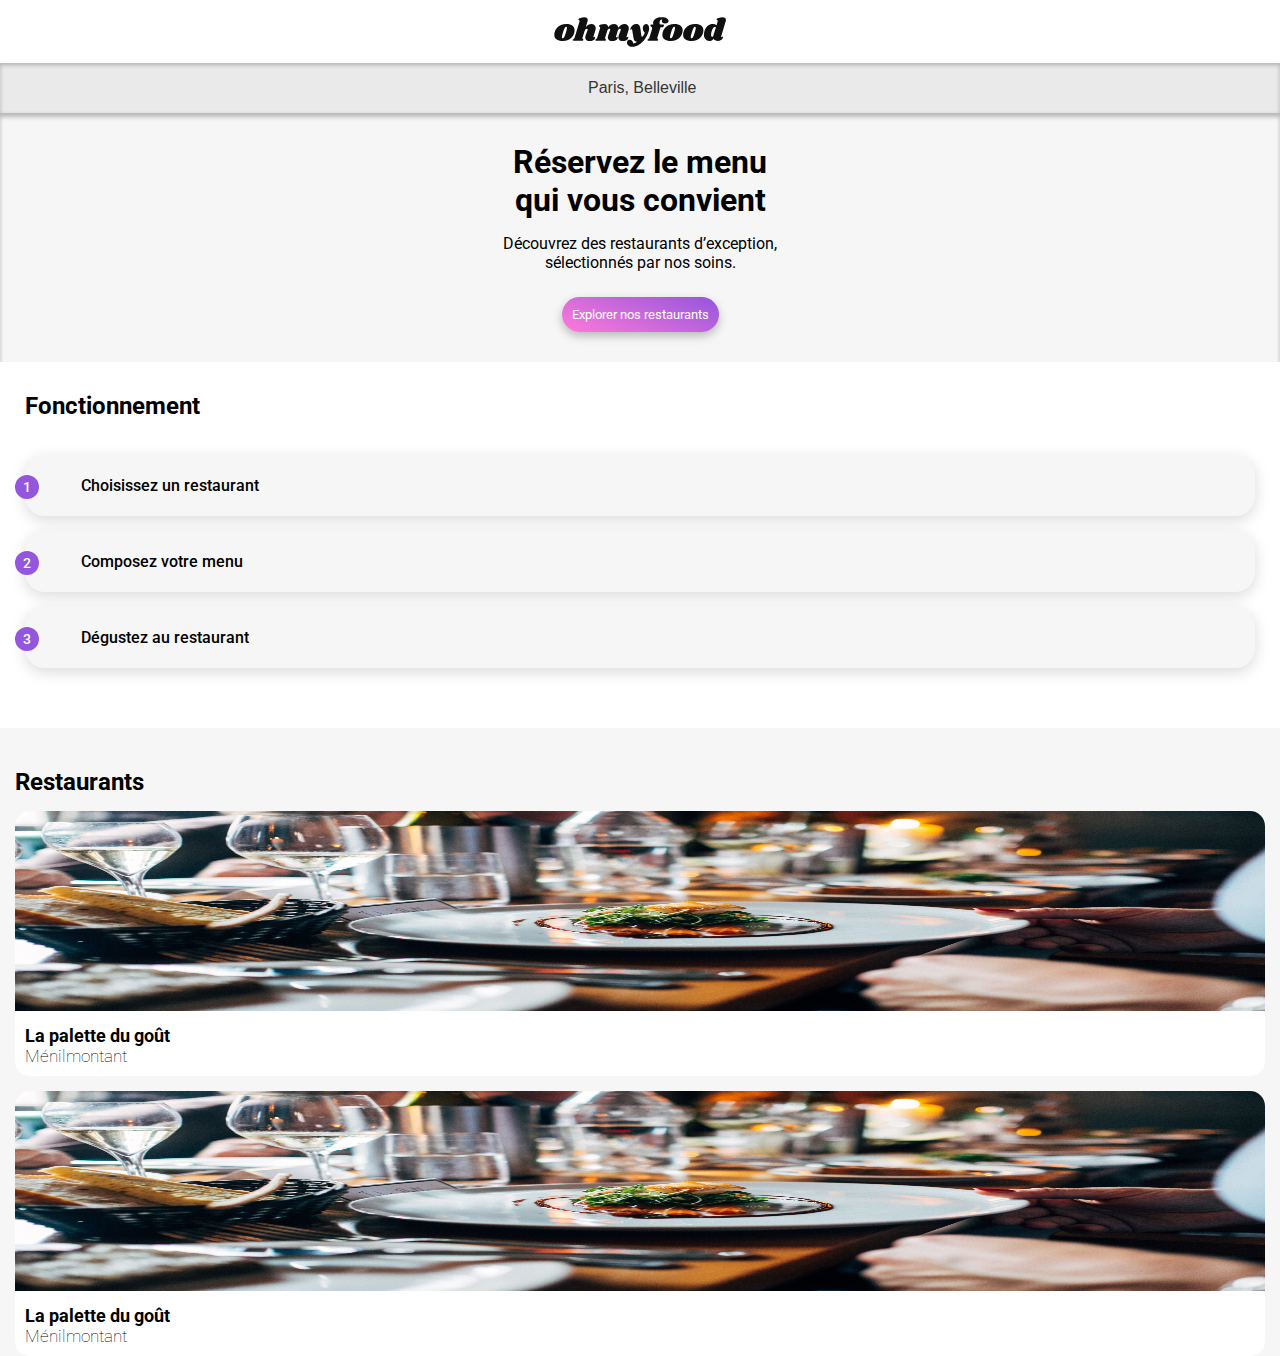
==== index.html @ 4ab65752 "Initial commit" ====
<!DOCTYPE html>
<html lang="fr">

<head>
    <meta charset="UTF-8">
    <meta name="viewport" content="width=device-width, initial-scale=1.0">
    <title>ohmyfood</title>
    <link rel="stylesheet" href="https://cdnjs.cloudflare.com/ajax/libs/font-awesome/6.2.1/css/all.min.css"
        integrity="sha512-MV7K8+y+gLIBoVD59lQIYicR65iaqukzvf/nwasF0nqhPay5w/9lJmVM2hMDcnK1OnMGCdVK+iQrJ7lzPJQd1w=="
        crossorigin="anonymous" referrerpolicy="no-referrer">
    <link rel="stylesheet" href="./assets/style.css">
    <link rel="preconnect" href="https://fonts.googleapis.com">
    <link rel="preconnect" href="https://fonts.gstatic.com" crossorigin>
    <link href="https://fonts.googleapis.com/css2?family=Roboto:ital,wdth,wght@0,75..100,100..900;1,75..100,100..900&family=Shrikhand&display=swap" rel="stylesheet">
    
</head>
<body>
<header>
    <div class="logo">
        <img src="./assets/images/logo/ohmyfood@2x.svg" alt="logo">
    </div>
    <form class="form-location" action="" method="get">
        <div class="label-location">
            <label for="location">
                <i class="fa-solid fa-location-dot"></i>
            </label>
        </div>
        <div class="location-input">
            <input type="text" name="location" id="location" placeholder="Paris, Belleville" />
        </div>
    </form>
</header>
<main>
    <section class="reservation-menu">
        <h1>Réservez le menu qui vous convient</h1>
        <p>Découvrez des restaurants d’exception, sélectionnés par nos soins.</p>
        <button>Explorer nos restaurants</button>
    </section>
    
    <section class="fonctionnement">
        <h2>Fonctionnement</h2>
        <div class="fonctionnement-step">
            <div class="fonctionnement-step-numero">
                <p>1</p>
            </div>
            <label class="fonctionnement-step-icone">
                <i class="fa-solid fa-mobile-screen-button"></i>
            </label>
            <button class="fonctionnement-step-button">
                Choisissez un restaurant
            </button>
        </div>
        <div class="fonctionnement-step">
            <div class="fonctionnement-step-numero">
                <p>2</p>
            </div>
            <label class="fonctionnement-step-icone">
                <i class="fa-solid fa-list-ul"></i>
            </label>
            <button class="fonctionnement-step-button">
                Composez votre menu
            </button>
            
        </div>
        <div class="fonctionnement-step">
            <div class="fonctionnement-step-numero">
                <p>3</p>
            </div>
            <label class="fonctionnement-step-icone">
                <i class="fa-solid fa-store"></i>
            </label>
            <button class="fonctionnement-step-button">
                Dégustez au restaurant
            </button>
        </div>
    </section>
    <section class="restaurants">
        <h2>Restaurants</h2>
        <div class="restaurants-cards">

            <a href="#">
                <article class="restaurant-card">
                    <img class="restaurant-image" src="./assets/images/restaurants/jay-wennington-N_Y88TWmGwA-unsplash.jpg" alt="La palette du goût">
                    <div class="restaurant-card-description">
                        <h3>La palette du goût</h3>
                        <p>Ménilmontant</p>
                    </div>
                </article>
            </a>
            <a href="#">
                <article class="restaurant-card">
                    <img class="restaurant-image" src="./assets/images/restaurants/jay-wennington-N_Y88TWmGwA-unsplash.jpg" alt="La palette du goût">
                    <div class="restaurant-card-description">
                        <h3>La palette du goût</h3>
                        <p>Ménilmontant</p>
                    </div>
                </article>
            </a>



        </div>
    </section>

</main>
<footer>
    
</footer>


</body>
---- assets/style.css ----
* {
  box-sizing: border-box;
}

body {
  margin: 0;
  font-family: "Roboto", sans-serif;
}

a {
  text-decoration: none;
  color: inherit;
}

h1 {
  margin: 0;
}

h2 {
  margin: 0;
}

h3 {
  margin: 0;
}

p {
  margin: 0;
}

/* -----Header-----*/
.logo {
  display: flex;
  justify-content: center;
  align-items: center;
  height: 63px;
}
.logo img {
  height: 30px;
}

.form-location {
  display: flex;
  justify-content: center;
  align-items: center;
  height: 50px;
  background-color: #EAEAEA;
  box-shadow: 0 4px 4px rgba(0, 0, 0, 0.25), inset 0 2px 4px rgba(0, 0, 0, 0.25);
}
.form-location .label-location {
  margin-right: 17px;
}
.form-location .label-location i {
  color: #353535;
  font-size: 16px;
}
.form-location .location-input input {
  border: none;
  background-color: #EAEAEA;
  color: #353535;
  font-size: 16px;
  width: 125px;
}
.form-location ::placeholder {
  color: #353535;
  font-size: 16px;
}

/* -----Main-----*/
.reservation-menu {
  display: flex;
  flex-direction: column;
  align-items: center;
  text-align: center;
  margin: auto;
  background-color: #f6f6f6;
  box-shadow: inset 0 4px 4px rgba(0, 0, 0, 0.25);
}
.reservation-menu h1 {
  width: 275px;
  margin-bottom: 15px;
  margin-top: 30px;
}
.reservation-menu p {
  width: 315px;
  margin-bottom: 25px;
}
.reservation-menu button {
  border-radius: 25px;
  background: linear-gradient(-158deg, rgb(147, 86, 220) 0%, rgb(255, 121, 218) 100%);
  border: none;
  padding: 10px;
  color: white;
  font-family: "Roboto", sans-serif;
  box-shadow: 0 4px 10px rgba(0, 0, 0, 0.25);
  margin-bottom: 30px;
}

.fonctionnement {
  display: flex;
  flex-direction: column;
  padding: 0 25px;
  gap: 15px;
  margin-bottom: 60px;
}
.fonctionnement h2 {
  margin-top: 30px;
  margin-bottom: 20px;
}
.fonctionnement .fonctionnement-step {
  display: flex;
  flex-direction: row;
  background-color: #F6F6F6;
  border-radius: 20px;
  padding: 20px;
  position: relative;
  box-shadow: 0 4px 15px rgba(0, 0, 0, 0.15);
}
.fonctionnement .fonctionnement-step .fonctionnement-step-numero {
  position: absolute;
  margin-left: -30px;
  border-radius: 50%;
  font-weight: 500;
  font-size: 14px;
  height: 24px;
  width: 24px;
  display: flex;
  justify-content: center;
  align-items: center;
  color: white;
  background-color: #9356DC;
}
.fonctionnement .fonctionnement-step .fonctionnement-step-icone {
  color: #7E7E7E;
  padding: 0 15px;
}
.fonctionnement .fonctionnement-step .fonctionnement-step-button {
  background-color: #F6F6F6;
  border: none;
  font-size: 16px;
  font-family: "Roboto";
  font-weight: 500;
}

.restaurants {
  background-color: #f6f6f6;
}
.restaurants h2 {
  padding-top: 40px;
  margin-bottom: 15px;
  margin-left: 15px;
  margin-right: 15px;
}
.restaurants .restaurants-cards {
  display: grid;
  margin: 0 15px;
  gap: 15px;
}
.restaurants .restaurants-cards .restaurant-card {
  background-color: white;
  border-radius: 15px;
}
.restaurants .restaurants-cards .restaurant-card .restaurant-image {
  width: 100%;
  height: 200px;
  border-top-left-radius: 15px;
  border-top-right-radius: 15px;
}
.restaurants .restaurants-cards .restaurant-card .restaurant-card-description {
  position: relative;
  padding: 10px;
}
.restaurants .restaurants-cards .restaurant-card .restaurant-card-description H3 {
  font-size: 18px;
  font-weight: bold;
}
.restaurants .restaurants-cards .restaurant-card .restaurant-card-description p {
  font-size: 17px;
  font-weight: lighter;
}

/*# sourceMappingURL=style.css.map */
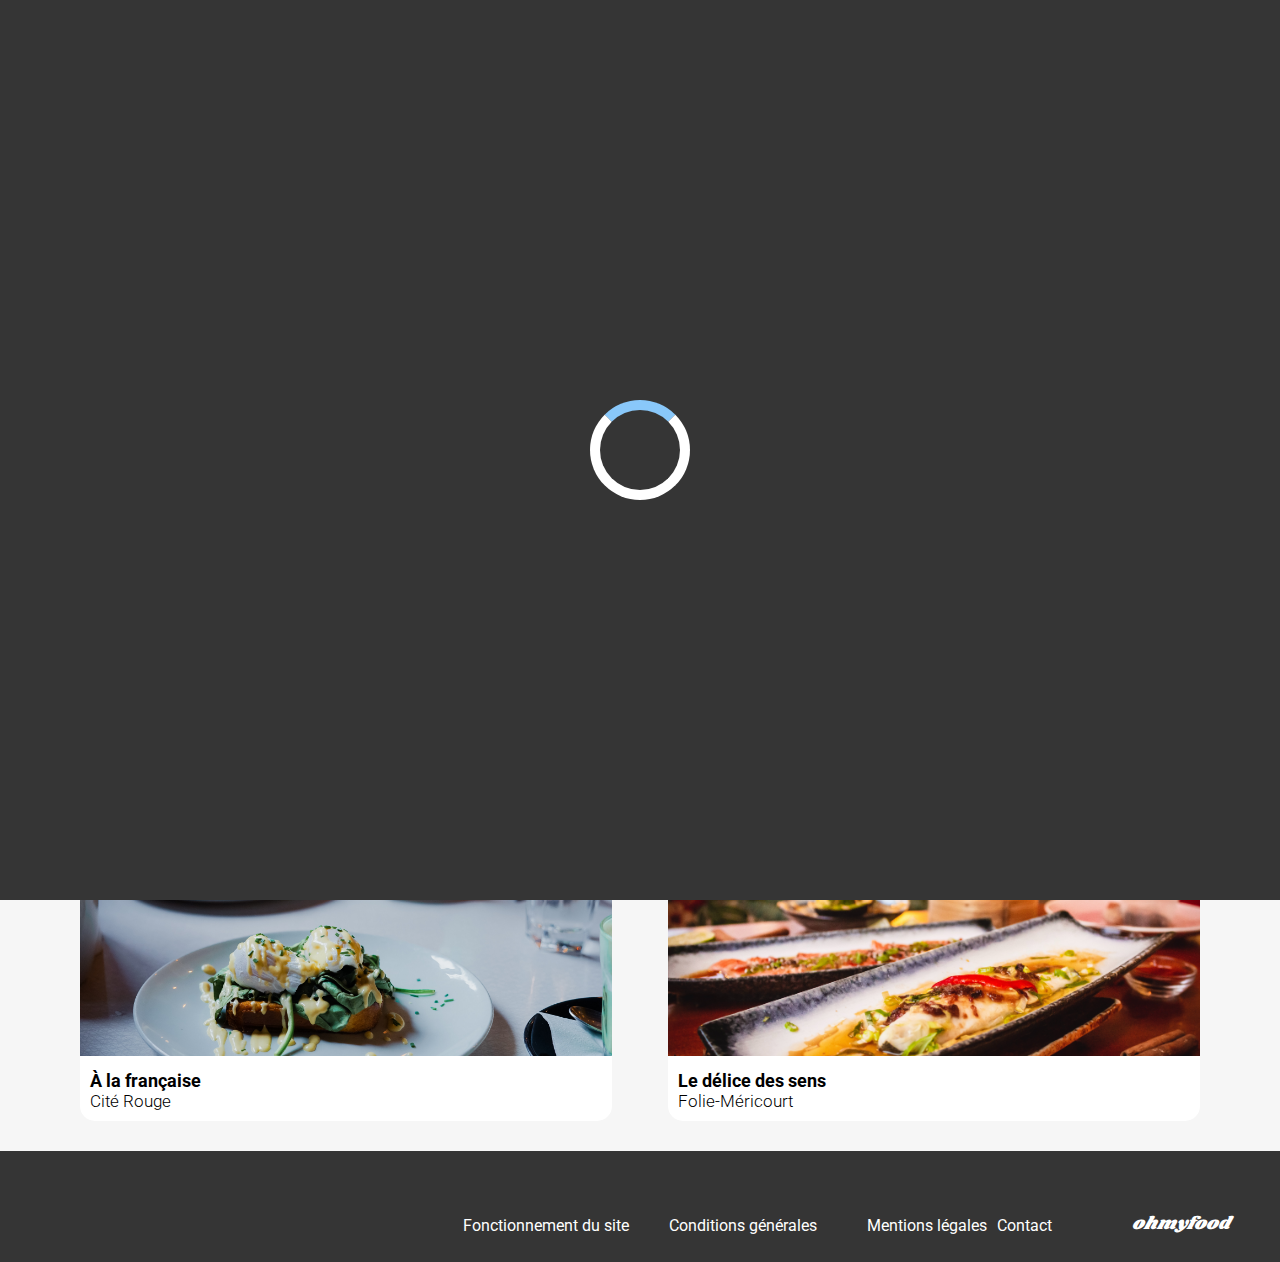
==== commit 6217bc30: "Modification des cartes menu dans sass et les pages html restaurants" ====
--- a/index.html
+++ b/index.html
@@ -12,11 +12,19 @@
     <link rel="preconnect" href="https://fonts.googleapis.com">
     <link rel="preconnect" href="https://fonts.gstatic.com" crossorigin>
     <link href="https://fonts.googleapis.com/css2?family=Roboto:ital,wdth,wght@0,75..100,100..900;1,75..100,100..900&family=Shrikhand&display=swap" rel="stylesheet">
+    <link rel="preconnect" href="https://fonts.googleapis.com">
+    <link rel="preconnect" href="https://fonts.gstatic.com" crossorigin>
+    <link href="https://fonts.googleapis.com/css2?family=Shrikhand&display=swap" rel="stylesheet">
     
 </head>
 <body>
+    <div class="loader-container">
+        <div class="loader">
+            <div class="loader-circle"></div>
+        </div>
+    </div>
 <header>
-    <div class="logo">
+    <div class="logo-header-home">
         <img src="./assets/images/logo/ohmyfood@2x.svg" alt="logo">
     </div>
     <form class="form-location" action="" method="get">
@@ -34,7 +42,9 @@
     <section class="reservation-menu">
         <h1>Réservez le menu qui vous convient</h1>
         <p>Découvrez des restaurants d’exception, sélectionnés par nos soins.</p>
-        <button>Explorer nos restaurants</button>
+        <a href="#section-restaurants"
+        <button class="reservation-pink-button">Explorer nos restaurants</button>
+        </a>
     </section>
     
     <section class="fonctionnement">
@@ -75,36 +85,73 @@
         </div>
     </section>
     <section class="restaurants">
-        <h2>Restaurants</h2>
+        <h2 id="section-restaurants">Restaurants</h2>
         <div class="restaurants-cards">
-
-            <a href="#">
+            <a href="./restaurants/la_palette_du_goût.html">
                 <article class="restaurant-card">
+                    <div class="restaurant-card-notif">
+                        <p>Nouveau</p>
+                    </div>
                     <img class="restaurant-image" src="./assets/images/restaurants/jay-wennington-N_Y88TWmGwA-unsplash.jpg" alt="La palette du goût">
                     <div class="restaurant-card-description">
                         <h3>La palette du goût</h3>
                         <p>Ménilmontant</p>
+                        <input type="checkbox" id="heart-1" class="checkbox-hidden">
+                        <i class="fa-regular fa-heart heart-empty"></i>
+                        <i class="fa-solid fa-heart heart-full"></i>
                     </div>
                 </article>
             </a>
-            <a href="#">
+            <a href="./restaurants/la_note_enchantée.html">
                 <article class="restaurant-card">
-                    <img class="restaurant-image" src="./assets/images/restaurants/jay-wennington-N_Y88TWmGwA-unsplash.jpg" alt="La palette du goût">
+                    <div class="restaurant-card-notif">
+                        <p>Nouveau</p>
+                    </div>
+                    <img class="restaurant-image" src="./assets/images/restaurants/stil-u2Lp8tXIcjw-unsplash.jpg" alt="La note enchantée">
                     <div class="restaurant-card-description">
-                        <h3>La palette du goût</h3>
-                        <p>Ménilmontant</p>
+                        <h3>La note enchantée</h3>
+                        <p>Charonne</p>
+                    <input type="checkbox" id="heart-1" class="checkbox-hidden">
+                    <i class="fa-regular fa-heart heart-empty"></i>
+                    <i class="fa-solid fa-heart heart-full"></i>
                     </div>
                 </article>
             </a>
-
-
-
+            <a href="./restaurants/a_la_française.html">
+                <article class="restaurant-card">
+                    <img class="restaurant-image" src="./assets/images/restaurants/toa-heftiba-DQKerTsQwi0-unsplash.jpg" alt="À la française">
+                    <div class="restaurant-card-description">
+                        <h3>À la française</h3>
+                        <p>Cité Rouge</p>
+                    <input type="checkbox" id="heart-1" class="checkbox-hidden">
+                    <i class="fa-regular fa-heart heart-empty"></i>
+                    <i class="fa-solid fa-heart heart-full"></i>
+                    </div>
+                </article>
+            </a>
+            <a href="./restaurants/le_delice_des_sens.html">
+                <article class="restaurant-card">
+                    <img class="restaurant-image" src="./assets/images/restaurants/louis-hansel-shotsoflouis-qNBGVyOCY8Q-unsplash.jpg" alt="Le délice des sens">
+                    <div class="restaurant-card-description">
+                        <h3>Le délice des sens</h3>
+                        <p>Folie-Méricourt</p>
+                    <input type="checkbox" id="heart-1" class="checkbox-hidden">
+                    <i class="fa-regular fa-heart heart-empty"></i>
+                    <i class="fa-solid fa-heart heart-full"></i>
+                    </div>
+                </article>
+            </a>
         </div>
     </section>
-
 </main>
 <footer>
-    
+    <H2>ohmyfood</H2>
+    <div class="footer-link">
+        <a href="#"><p><i class="fa-solid fa-utensils"></i>Fonctionnement du site</P></a>
+        <a href="#"><P><i class="fa-solid fa-handshake-angle"></i>Conditions générales</P></a>
+        <a href="#"><P class="mentions-legales">Mentions légales</P></a>
+        <a href="mailto:contact@ohmyfood.com"><P>Contact</P></a>
+    </div>
 </footer>
 
 
--- a/assets/style.css
+++ b/assets/style.css
@@ -1,3 +1,4 @@
+@charset "UTF-8";
 * {
   box-sizing: border-box;
 }
@@ -28,14 +29,244 @@
   margin: 0;
 }
 
-/* -----Header-----*/
-.logo {
+button {
+  border: none;
+  background-color: inherit;
+}
+
+footer {
+  background-color: #353535;
+  padding: 20px;
+  color: white;
+}
+footer h2 {
+  font-family: "shrikhand";
+  font-weight: 400;
+  font-size: 18px;
+  font-style: italic;
+  margin-bottom: 15px;
+}
+footer p {
+  margin: 5px 0;
+}
+footer i {
+  padding-right: 30px;
+  width: 13px;
+  height: 13px;
+}
+
+@media (min-width: 1024px) {
+  footer {
+    display: flex;
+    flex-direction: row-reverse;
+    padding: 60px 50px 10px 50px;
+  }
+  footer h2 {
+    margin-left: 80px;
+  }
+  footer .footer-link {
+    display: flex;
+    flex-direction: row;
+  }
+  footer .footer-link p {
+    margin-left: 10px;
+  }
+  footer .footer-link .mentions-legales {
+    margin-left: 50px;
+  }
+}
+@keyframes loader-rotation {
+  0% {
+    transform: rotate(0deg);
+  }
+  100% {
+    transform: rotate(1080deg);
+  }
+}
+@keyframes loader-opacity {
+  0% {
+    opacity: 1;
+  }
+  100% {
+    opacity: 0;
+    visibility: hidden;
+  }
+}
+@keyframes card-menu-appearance {
+  from {
+    transform: translatex(-2000px);
+    opacity: 0;
+  }
+  to {
+    transform: translatex(0);
+    opacity: 1;
+  }
+}
+.container-cards-menu {
+  display: flex;
+  flex-wrap: wrap;
+  gap: 12px;
+  padding-bottom: 40px;
+  /* 10 + 3 (title entrées, plats & desserts) */
+  /* 10 + 3 (title entrées, plats & desserts) */
+  /* 10 + 3 (title entrées, plats & desserts) */
+  /* 10 + 3 (title entrées, plats & desserts) */
+  /* 10 + 3 (title entrées, plats & desserts) */
+  /* 10 + 3 (title entrées, plats & desserts) */
+  /* 10 + 3 (title entrées, plats & desserts) */
+  /* 10 + 3 (title entrées, plats & desserts) */
+  /* 10 + 3 (title entrées, plats & desserts) */
+  /* 10 + 3 (title entrées, plats & desserts) */
+  /* 10 + 3 (title entrées, plats & desserts) */
+  /* 10 + 3 (title entrées, plats & desserts) */
+  /* 10 + 3 (title entrées, plats & desserts) */
+}
+@media (min-width: 768px) {
+  .container-cards-menu {
+    width: 70%;
+  }
+}
+.container-cards-menu .title-menu {
+  padding-top: 30px;
+  font-weight: 300;
+}
+.container-cards-menu .title-menu::after {
+  content: "";
+  display: block;
+  width: 40px;
+  height: 3px;
+  background-color: #99E2D0;
+  margin-top: 5px;
+}
+.container-cards-menu .card-menu {
+  display: flex;
+  justify-content: space-between;
+  background-color: white;
+  border-radius: 15px;
+  width: 100%;
+  box-shadow: 0 4px 15px rgba(0, 0, 0, 0.1);
+  overflow: hidden;
+  opacity: 0;
+  animation: card-menu-appearance 0.25s forwards;
+}
+.container-cards-menu .card-menu .card-menu-content {
+  padding: 15px;
+  max-width: calc(100% - 45px);
+  transition: max-width 0.3s ease-in-out;
+}
+.container-cards-menu .card-menu .card-menu-content h3 {
+  font-size: 18px;
+  font-weight: 500;
+  white-space: nowrap;
+  text-overflow: ellipsis;
+  overflow: hidden;
+}
+.container-cards-menu .card-menu .card-menu-content p {
+  font-size: 15px;
+  font-weight: 300;
+  text-overflow: ellipsis;
+  white-space: nowrap;
+  overflow: hidden;
+}
+.container-cards-menu .card-menu .price-check {
+  display: flex;
+  align-items: center;
+}
+.container-cards-menu .card-menu data {
+  display: block;
+  margin-top: 15px;
+  font-weight: bold;
+  font-weight: 18px;
+  transition: right 0.3s ease-in-out;
+}
+.container-cards-menu .card-menu .circle-check {
+  margin-left: 15px;
+  color: white;
+  font-size: 20px;
+  transition: margin-right 0.3s ease-in-out;
+  margin-right: -60px;
+  width: 60px;
+  height: 100%;
+  background-color: #99E2D0;
+  border-radius: 0 15px 15px 0;
   display: flex;
   justify-content: center;
   align-items: center;
+}
+.container-cards-menu .card-menu:hover .circle-check {
+  margin-right: 0;
+}
+.container-cards-menu .card-menu:hover .card-menu-content {
+  max-width: calc(100% - 105px);
+}
+.container-cards-menu .card-menu:nth-child(1) {
+  animation-delay: 0.25s;
+}
+.container-cards-menu .card-menu:nth-child(2) {
+  animation-delay: 0.5s;
+}
+.container-cards-menu .card-menu:nth-child(3) {
+  animation-delay: 0.75s;
+}
+.container-cards-menu .card-menu:nth-child(4) {
+  animation-delay: 1s;
+}
+.container-cards-menu .card-menu:nth-child(5) {
+  animation-delay: 1.25s;
+}
+.container-cards-menu .card-menu:nth-child(6) {
+  animation-delay: 1.5s;
+}
+.container-cards-menu .card-menu:nth-child(7) {
+  animation-delay: 1.75s;
+}
+.container-cards-menu .card-menu:nth-child(8) {
+  animation-delay: 2s;
+}
+.container-cards-menu .card-menu:nth-child(9) {
+  animation-delay: 2.25s;
+}
+.container-cards-menu .card-menu:nth-child(10) {
+  animation-delay: 2.5s;
+}
+.container-cards-menu .card-menu:nth-child(11) {
+  animation-delay: 2.75s;
+}
+.container-cards-menu .card-menu:nth-child(12) {
+  animation-delay: 3s;
+}
+.container-cards-menu .card-menu:nth-child(13) {
+  animation-delay: 3.25s;
+}
+
+.loader-container {
+  width: 100vw;
+  height: 100vh;
+  background-color: #353535;
+  position: fixed;
+  z-index: 100;
+  display: flex;
+  justify-content: center;
+  align-items: center;
+  animation: loader-opacity 2s 1s forwards;
+}
+.loader-container .loader {
+  width: 100px;
+  height: 100px;
+  border-radius: 50%;
+  border: 10px solid #FFF;
+  border-top-color: #89C8FA;
+  animation: loader-rotation 3s linear;
+}
+
+.logo-header-home {
+  display: flex;
+  justify-content: center;
+  align-items: center;
   height: 63px;
-}
-.logo img {
+  position: relative;
+}
+.logo-header-home img {
   height: 30px;
 }
 
@@ -66,13 +297,12 @@
   font-size: 16px;
 }
 
-/* -----Main-----*/
 .reservation-menu {
   display: flex;
   flex-direction: column;
   align-items: center;
   text-align: center;
-  margin: auto;
+  padding-bottom: 40px;
   background-color: #f6f6f6;
   box-shadow: inset 0 4px 4px rgba(0, 0, 0, 0.25);
 }
@@ -84,16 +314,21 @@
 .reservation-menu p {
   width: 315px;
   margin-bottom: 25px;
-}
-.reservation-menu button {
+  font-weight: 300;
+}
+.reservation-menu .reservation-pink-button {
+  padding: 10px;
   border-radius: 25px;
-  background: linear-gradient(-158deg, rgb(147, 86, 220) 0%, rgb(255, 121, 218) 100%);
-  border: none;
-  padding: 10px;
+  background: linear-gradient(158deg, rgb(255, 121, 218) 0%, rgb(147, 86, 220) 100%);
   color: white;
   font-family: "Roboto", sans-serif;
   box-shadow: 0 4px 10px rgba(0, 0, 0, 0.25);
-  margin-bottom: 30px;
+  animation: all 0.3s ease-in-out;
+  cursor: pointer;
+}
+.reservation-menu .reservation-pink-button:hover {
+  opacity: 0.85;
+  box-shadow: 0 8px 20px rgba(0, 0, 0, 0.5);
 }
 
 .fonctionnement {
@@ -115,6 +350,12 @@
   padding: 20px;
   position: relative;
   box-shadow: 0 4px 15px rgba(0, 0, 0, 0.15);
+  animation: all 0.3s ease-in-out;
+  cursor: pointer;
+}
+.fonctionnement .fonctionnement-step:hover {
+  opacity: 0.85;
+  box-shadow: 0 8px 20px rgba(0, 0, 0, 0.5);
 }
 .fonctionnement .fonctionnement-step .fonctionnement-step-numero {
   position: absolute;
@@ -133,6 +374,11 @@
 .fonctionnement .fonctionnement-step .fonctionnement-step-icone {
   color: #7E7E7E;
   padding: 0 15px;
+  transition: color 0.3s ease-in-out;
+  cursor: pointer;
+}
+.fonctionnement .fonctionnement-step .fonctionnement-step-icone:hover {
+  color: #9356DC;
 }
 .fonctionnement .fonctionnement-step .fonctionnement-step-button {
   background-color: #F6F6F6;
@@ -144,27 +390,27 @@
 
 .restaurants {
   background-color: #f6f6f6;
+  padding: 0 15px 60px 15px;
 }
 .restaurants h2 {
   padding-top: 40px;
-  margin-bottom: 15px;
-  margin-left: 15px;
-  margin-right: 15px;
 }
 .restaurants .restaurants-cards {
   display: grid;
-  margin: 0 15px;
   gap: 15px;
 }
 .restaurants .restaurants-cards .restaurant-card {
   background-color: white;
   border-radius: 15px;
+  position: relative;
 }
 .restaurants .restaurants-cards .restaurant-card .restaurant-image {
   width: 100%;
   height: 200px;
   border-top-left-radius: 15px;
   border-top-right-radius: 15px;
+  object-fit: cover;
+  z-index: 1;
 }
 .restaurants .restaurants-cards .restaurant-card .restaurant-card-description {
   position: relative;
@@ -176,7 +422,254 @@
 }
 .restaurants .restaurants-cards .restaurant-card .restaurant-card-description p {
   font-size: 17px;
-  font-weight: lighter;
+  font-weight: 300;
+}
+.restaurants .restaurants-cards .restaurant-card .restaurant-card-notif {
+  position: absolute;
+  background-color: #99E2D0;
+  top: 10px;
+  right: 10px;
+  z-index: 10;
+}
+.restaurants .restaurants-cards .restaurant-card .restaurant-card-notif p {
+  color: #008766;
+  font-size: 14px;
+  font-weight: 500;
+  padding: 5px;
+}
+.restaurants .restaurants-cards .restaurant-card .heart-empty {
+  right: 15px;
+  top: 15px;
+  position: absolute;
+  font-size: 22px;
+}
+.restaurants .restaurants-cards .restaurant-card .heart-full {
+  right: 14px; /* Ajustement de l'alignement car icone légèrement + grosse */
+  top: 14px;
+  position: absolute;
+  font-size: 24px;
+  opacity: 0;
+  background: linear-gradient(360deg, rgb(255, 121, 218) 0%, rgb(147, 86, 220) 100%);
+  transition: opacity 0.3s ease-in-out, transform 0.3s ease-in-out;
+  background-clip: text;
+  -webkit-text-fill-color: transparent;
+  /* Compatibilité Safari */
+  -webkit-background-clip: text;
+  /* Compatibilité Firefox */
+  color: transparent;
+  mask-image: linear-gradient(360deg, rgb(255, 121, 218) 0%, rgb(147, 86, 220) 100%);
+}
+.restaurants .restaurants-cards .restaurant-card .checkbox-hidden {
+  right: 12px;
+  top: 13px;
+  width: 22px;
+  z-index: 10;
+  height: 22px;
+  position: absolute;
+  opacity: 0;
+  cursor: pointer;
+}
+.restaurants .restaurants-cards .restaurant-card .checkbox-hidden:checked + .heart-empty + .heart-full {
+  opacity: 1;
+}
+
+/* -----Medias Queries-----*/
+@media (min-width: 768px) {
+  .form-location {
+    box-shadow: none;
+  }
+  .reservation-menu {
+    box-shadow: none;
+    padding-bottom: 20px;
+  }
+  .reservation-menu h1 {
+    width: 100%;
+    margin: 20px 0 20px 0;
+  }
+  .reservation-menu p {
+    width: 100%;
+    margin-bottom: 25px;
+  }
+  .fonctionnement {
+    flex-direction: row;
+    flex-wrap: wrap;
+    padding: 0 80px;
+    justify-content: space-between;
+    width: 100%;
+    margin-bottom: 40px;
+  }
+  .fonctionnement h2 {
+    width: 100%;
+    margin-bottom: 10px;
+  }
+  .fonctionnement .fonctionnement-step {
+    width: 30%;
+  }
+  .fonctionnement .fonctionnement-step .fonctionnement-step-button {
+    font-size: 12px;
+  }
+  .fonctionnement .fonctionnement-step .fonctionnement-step-icone {
+    padding: 0 10px 0 10px;
+  }
+  .restaurants {
+    padding: 0 80px 30px 80px;
+  }
+  .restaurants h2 {
+    padding: 20px 0;
+  }
+  .restaurants .restaurants-cards {
+    grid-template-columns: 47.5% 47.5%;
+    column-gap: 5%;
+    row-gap: 50px;
+  }
+}
+.logo-header-restaurants {
+  display: flex;
+  justify-content: center;
+  align-items: center;
+  height: 63px;
+  position: relative;
+}
+.logo-header-restaurants img {
+  height: 30px;
+}
+.logo-header-restaurants i {
+  position: absolute;
+  left: 20px;
+  top: 25px;
+  font-size: 17px;
+}
+
+.restaurant-image {
+  position: relative;
+  z-index: 1;
+  width: 100%;
+  height: 275px;
+}
+@media (min-width: 768px) {
+  .restaurant-image {
+    height: 383px;
+    object-fit: cover;
+  }
+}
+
+.background-menu {
+  position: relative;
+  background-color: #F6F6F6;
+  width: 100%;
+}
+@media (min-width: 768px) {
+  .background-menu {
+    width: 80%;
+    margin: 0 10% 0 10%;
+  }
+}
+.background-menu .restaurant-title {
+  position: absolute;
+  background-color: #F6F6F6;
+  z-index: 2;
+  width: 100%;
+  top: -60px;
+  padding: 20px 0 0 20px;
+  border-radius: 30px 30px 0 0;
+}
+@media (min-width: 768px) {
+  .background-menu .restaurant-title {
+    display: flex;
+    justify-content: center;
+  }
+}
+.background-menu .restaurant-title h1 {
+  font-size: 28px;
+  font-family: "Shrikhand";
+  font-weight: 400;
+  font-style: italic;
+}
+@media (min-width: 768px) {
+  .background-menu .restaurant-title .heart-button {
+    width: 50px;
+    position: relative;
+  }
+}
+.background-menu .restaurant-title .heart-button .empty-heart {
+  right: 30px;
+  bottom: 10px;
+  position: absolute;
+  font-size: 22px;
+}
+@media (min-width: 768px) {
+  .background-menu .restaurant-title .heart-button .empty-heart {
+    right: 0;
+  }
+}
+.background-menu .restaurant-title .heart-button .full-heart {
+  right: 29px;
+  bottom: 9px;
+  position: absolute;
+  font-size: 24px;
+  opacity: 0;
+  background: linear-gradient(360deg, rgb(255, 121, 218) 0%, rgb(147, 86, 220) 100%);
+  transition: opacity 0.3s ease-in-out, transform 0.3s ease-in-out;
+  background-clip: text;
+  -webkit-text-fill-color: transparent;
+  /* Compatibilité Safari */
+  -webkit-background-clip: text;
+  /* Compatibilité Firefox */
+  color: transparent;
+  mask-image: linear-gradient(360deg, rgb(255, 121, 218) 0%, rgb(147, 86, 220) 100%);
+}
+@media (min-width: 768px) {
+  .background-menu .restaurant-title .heart-button .full-heart {
+    right: -1.5px;
+  }
+}
+.background-menu .restaurant-title .heart-button .hidden-checkbox {
+  right: 27px;
+  bottom: 8px;
+  width: 22px;
+  z-index: 10;
+  height: 22px;
+  position: absolute;
+  opacity: 0;
+  cursor: pointer;
+}
+@media (min-width: 768px) {
+  .background-menu .restaurant-title .heart-button .hidden-checkbox {
+    right: 0;
+  }
+}
+.background-menu .restaurant-title .heart-button .hidden-checkbox:checked + .empty-heart + .full-heart {
+  opacity: 1;
+}
+.background-menu .background-cards {
+  padding: 10px 20px 0px 20px;
+}
+@media (min-width: 768px) {
+  .background-menu .background-cards {
+    display: flex;
+    justify-content: center;
+  }
+}
+
+.order-button {
+  background-color: #F6F6F6;
+  display: flex;
+  justify-content: center;
+  padding-bottom: 40px;
+}
+.order-button .order-pink-button {
+  border-radius: 25px;
+  background: linear-gradient(158deg, rgb(255, 121, 218) 0%, rgb(147, 86, 220) 100%);
+  color: white;
+  font-family: "Roboto", sans-serif;
+  box-shadow: 0 4px 10px rgba(0, 0, 0, 0.25);
+  animation: all 0.3s ease-in-out;
+  cursor: pointer;
+  padding: 15px 40px 15px 40px;
+}
+.order-button .order-pink-button:hover {
+  opacity: 0.85;
+  box-shadow: 0 8px 20px rgba(0, 0, 0, 0.5);
 }
 
 /*# sourceMappingURL=style.css.map */
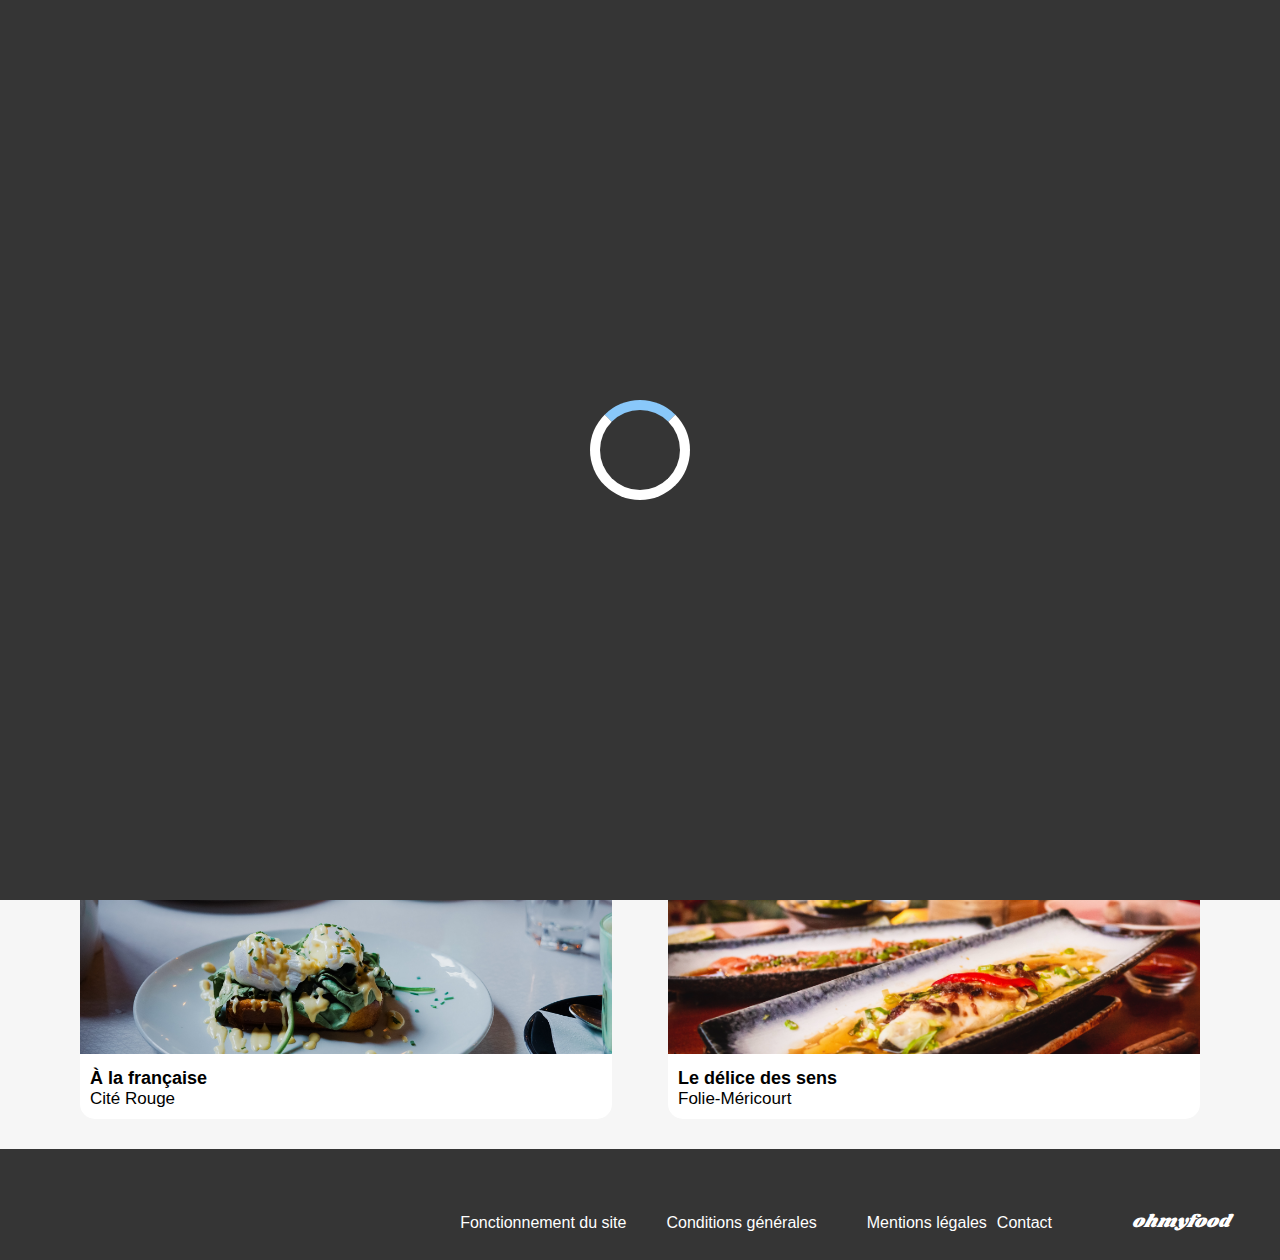
==== commit 449cbc3b: "Mise à jour d'un lien Google Fonts" ====
--- a/index.html
+++ b/index.html
@@ -11,11 +11,9 @@
     <link rel="stylesheet" href="./assets/style.css">
     <link rel="preconnect" href="https://fonts.googleapis.com">
     <link rel="preconnect" href="https://fonts.gstatic.com" crossorigin>
-    <link href="https://fonts.googleapis.com/css2?family=Roboto:ital,wdth,wght@0,75..100,100..900;1,75..100,100..900&family=Shrikhand&display=swap" rel="stylesheet">
     <link rel="preconnect" href="https://fonts.googleapis.com">
     <link rel="preconnect" href="https://fonts.gstatic.com" crossorigin>
     <link href="https://fonts.googleapis.com/css2?family=Shrikhand&display=swap" rel="stylesheet">
-    
 </head>
 <body>
     <div class="loader-container">
@@ -27,14 +25,14 @@
     <div class="logo-header-home">
         <img src="./assets/images/logo/ohmyfood@2x.svg" alt="logo">
     </div>
-    <form class="form-location" action="" method="get">
+    <form class="form-location" method="get">
         <div class="label-location">
             <label for="location">
                 <i class="fa-solid fa-location-dot"></i>
             </label>
         </div>
         <div class="location-input">
-            <input type="text" name="location" id="location" placeholder="Paris, Belleville" />
+            <input type="text" name="location" id="location" placeholder="Paris, Belleville" >
         </div>
     </form>
 </header>
@@ -42,9 +40,9 @@
     <section class="reservation-menu">
         <h1>Réservez le menu qui vous convient</h1>
         <p>Découvrez des restaurants d’exception, sélectionnés par nos soins.</p>
-        <a href="#section-restaurants"
-        <button class="reservation-pink-button">Explorer nos restaurants</button>
-        </a>
+        <button class="reservation-pink-button" onclick="location.href='#section-restaurants'">
+            Explorer nos restaurants
+        </button> 
     </section>
     
     <section class="fonctionnement">
@@ -87,60 +85,76 @@
     <section class="restaurants">
         <h2 id="section-restaurants">Restaurants</h2>
         <div class="restaurants-cards">
-            <a href="./restaurants/la_palette_du_goût.html">
-                <article class="restaurant-card">
-                    <div class="restaurant-card-notif">
-                        <p>Nouveau</p>
-                    </div>
+            <article class="restaurant-card">
+                <div class="restaurant-card-notif">
+                    <p>Nouveau</p>
+                </div>
+                <a href="./restaurants/la_palette_du_gout.html">
                     <img class="restaurant-image" src="./assets/images/restaurants/jay-wennington-N_Y88TWmGwA-unsplash.jpg" alt="La palette du goût">
-                    <div class="restaurant-card-description">
+                </a>
+                <div class="restaurant-card-description">
+                    <a href="./restaurants/la_palette_du_gout.html">
                         <h3>La palette du goût</h3>
-                        <p>Ménilmontant</p>
-                        <input type="checkbox" id="heart-1" class="checkbox-hidden">
-                        <i class="fa-regular fa-heart heart-empty"></i>
-                        <i class="fa-solid fa-heart heart-full"></i>
-                    </div>
-                </article>
-            </a>
-            <a href="./restaurants/la_note_enchantée.html">
-                <article class="restaurant-card">
-                    <div class="restaurant-card-notif">
-                        <p>Nouveau</p>
-                    </div>
-                    <img class="restaurant-image" src="./assets/images/restaurants/stil-u2Lp8tXIcjw-unsplash.jpg" alt="La note enchantée">
-                    <div class="restaurant-card-description">
-                        <h3>La note enchantée</h3>
-                        <p>Charonne</p>
+                    </a>
+                    <a href="./restaurants/la_palette_du_gout.html">
+                        <p>Ménimontant</p>
+                    </a>
                     <input type="checkbox" id="heart-1" class="checkbox-hidden">
                     <i class="fa-regular fa-heart heart-empty"></i>
                     <i class="fa-solid fa-heart heart-full"></i>
-                    </div>
-                </article>
-            </a>
-            <a href="./restaurants/a_la_française.html">
-                <article class="restaurant-card">
-                    <img class="restaurant-image" src="./assets/images/restaurants/toa-heftiba-DQKerTsQwi0-unsplash.jpg" alt="À la française">
-                    <div class="restaurant-card-description">
-                        <h3>À la française</h3>
-                        <p>Cité Rouge</p>
-                    <input type="checkbox" id="heart-1" class="checkbox-hidden">
+                </div>
+            </article>
+            <article class="restaurant-card">
+                <div class="restaurant-card-notif">
+                    <p>Nouveau</p>
+                </div>
+                <a href="./restaurants/la_note_enchantee.html">
+                    <img class="restaurant-image" src="./assets/images/restaurants/stil-u2Lp8tXIcjw-unsplash.jpg" alt="La note enchantée">
+                </a>
+                <div class="restaurant-card-description">
+                    <a href="./restaurants/la_note_enchantee.html">
+                        <h3>La note enchantée</h3>
+                    </a>
+                    <a href="./restaurants/la_note_enchantee.html">
+                        <p>Charonne</p>
+                    </a>
+                    <input type="checkbox" id="heart-2" class="checkbox-hidden">
                     <i class="fa-regular fa-heart heart-empty"></i>
                     <i class="fa-solid fa-heart heart-full"></i>
-                    </div>
-                </article>
-            </a>
-            <a href="./restaurants/le_delice_des_sens.html">
-                <article class="restaurant-card">
-                    <img class="restaurant-image" src="./assets/images/restaurants/louis-hansel-shotsoflouis-qNBGVyOCY8Q-unsplash.jpg" alt="Le délice des sens">
-                    <div class="restaurant-card-description">
-                        <h3>Le délice des sens</h3>
-                        <p>Folie-Méricourt</p>
-                    <input type="checkbox" id="heart-1" class="checkbox-hidden">
+                </div>
+            </article>
+            <article class="restaurant-card">
+                <a href="./restaurants/a_la_française.html">
+                    <img class="restaurant-image" src="./assets/images/restaurants/toa-heftiba-DQKerTsQwi0-unsplash.jpg" alt="À la française">
+                </a>
+                <div class="restaurant-card-description">
+                    <a href="./restaurants/a_la_française.html">
+                        <h3>À la française</h3>
+                    </a>
+                    <a href="./restaurants/a_la_française.html">
+                        <p>Cité Rouge</p>
+                    </a>
+                    <input type="checkbox" id="heart-3" class="checkbox-hidden">
                     <i class="fa-regular fa-heart heart-empty"></i>
                     <i class="fa-solid fa-heart heart-full"></i>
-                    </div>
-                </article>
-            </a>
+                </div>
+            </article>
+            <article class="restaurant-card">
+                <a href="./restaurants/le_delice_des_sens.html">
+                    <img class="restaurant-image" src="./assets/images/restaurants/louis-hansel-shotsoflouis-qNBGVyOCY8Q-unsplash.jpg" alt="Le délice des sens">
+                </a>
+                <div class="restaurant-card-description">
+                    <a href="./restaurants/le_delice_des_sens.html">
+                        <h3>Le délice des sens</h3>
+                    </a>
+                    <a href="./restaurants/le_delice_des_sens.html">
+                        <p>Folie-Méricourt</p>
+                    </a>
+                    <input type="checkbox" id="heart-4" class="checkbox-hidden">
+                    <i class="fa-regular fa-heart heart-empty"></i>
+                    <i class="fa-solid fa-heart heart-full"></i>
+                </div>
+            </article>
         </div>
     </section>
 </main>
@@ -153,6 +167,5 @@
         <a href="mailto:contact@ohmyfood.com"><P>Contact</P></a>
     </div>
 </footer>
-
-
-</body>+</body>
+</html>--- a/assets/style.css
+++ b/assets/style.css
@@ -176,7 +176,6 @@
   display: block;
   margin-top: 15px;
   font-weight: bold;
-  font-weight: 18px;
   transition: right 0.3s ease-in-out;
 }
 .container-cards-menu .card-menu .circle-check {
@@ -322,6 +321,7 @@
   background: linear-gradient(158deg, rgb(255, 121, 218) 0%, rgb(147, 86, 220) 100%);
   color: white;
   font-family: "Roboto", sans-serif;
+  font-size: 16px;
   box-shadow: 0 4px 10px rgba(0, 0, 0, 0.25);
   animation: all 0.3s ease-in-out;
   cursor: pointer;
@@ -394,6 +394,7 @@
 }
 .restaurants h2 {
   padding-top: 40px;
+  padding-bottom: 20px;
 }
 .restaurants .restaurants-cards {
   display: grid;
@@ -461,9 +462,9 @@
 }
 .restaurants .restaurants-cards .restaurant-card .checkbox-hidden {
   right: 12px;
-  top: 13px;
+  bottom: 20px;
   width: 22px;
-  z-index: 10;
+  z-index: 15;
   height: 22px;
   position: absolute;
   opacity: 0;
@@ -627,7 +628,7 @@
   right: 27px;
   bottom: 8px;
   width: 22px;
-  z-index: 10;
+  z-index: 15;
   height: 22px;
   position: absolute;
   opacity: 0;
@@ -662,6 +663,7 @@
   background: linear-gradient(158deg, rgb(255, 121, 218) 0%, rgb(147, 86, 220) 100%);
   color: white;
   font-family: "Roboto", sans-serif;
+  font-size: 16px;
   box-shadow: 0 4px 10px rgba(0, 0, 0, 0.25);
   animation: all 0.3s ease-in-out;
   cursor: pointer;
